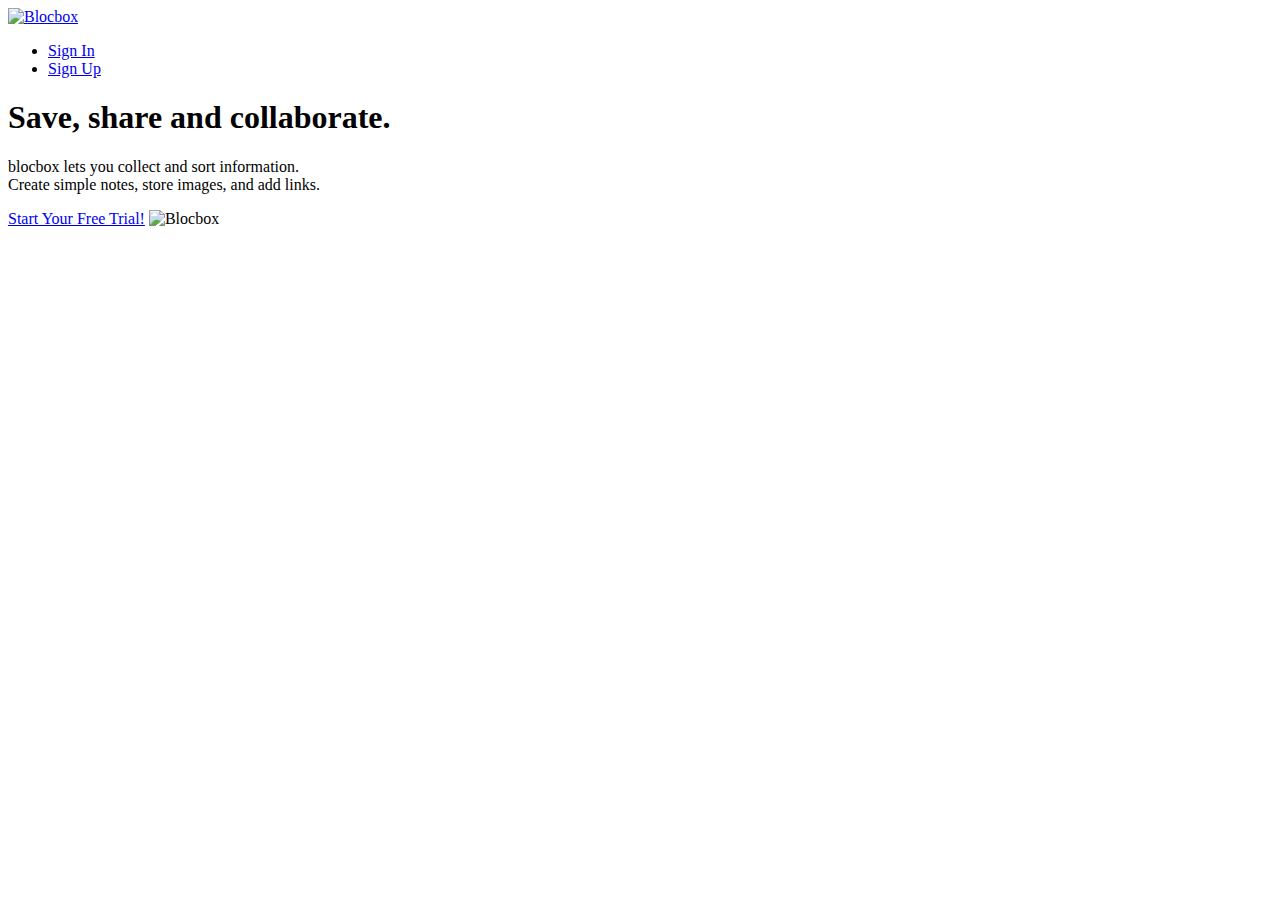
==== index.html @ 822ec4ae "Update index.html" ====
<!DOCTYPE html>
 <html lang="en-us">
 <head>
   <meta http-equiv="X-UA-Compatible" content="IE=Edge">
   <meta name="viewport" content="width=device-width, initial-scale=1">
   <meta charset="UTF-8">
   <title>Save, share and collaborate | Blocbox</title>
    
  <!-- Google Fonts -->
  <link href='http://fonts.googleapis.com/css?family=Lato:300,400,700,300italic,400italic,700italic|Varela+Round' rel='stylesheet' type='text/css'>
</head>
<body>
 <!-- Hero -->
 <header>
   <nav class="container">
     <div class="one-half">
       <a href="index.html" class="site-logo"><img src="images/site-logo.png" alt="Blocbox" /></a>
     </div>
     <div class="one-half">
       <ul>
         <li><a href="signin.html">Sign In</a></li>
         <li class="btn-outline"><a href="signup.html">Sign Up</a></li>
       </ul>
     </div>
   </nav>
   <div class="container hero">
     <h1>Save, share and collaborate.</h1>
     <p>blocbox lets you collect and sort information.<br/>Create simple notes, store images, and add links.</p>
     <a href="signup.html" class="btn">Start Your Free Trial!</a>
     <img src="images/dashboard.png" alt="Blocbox" />
   </div>
 </header>
</body>
</html>
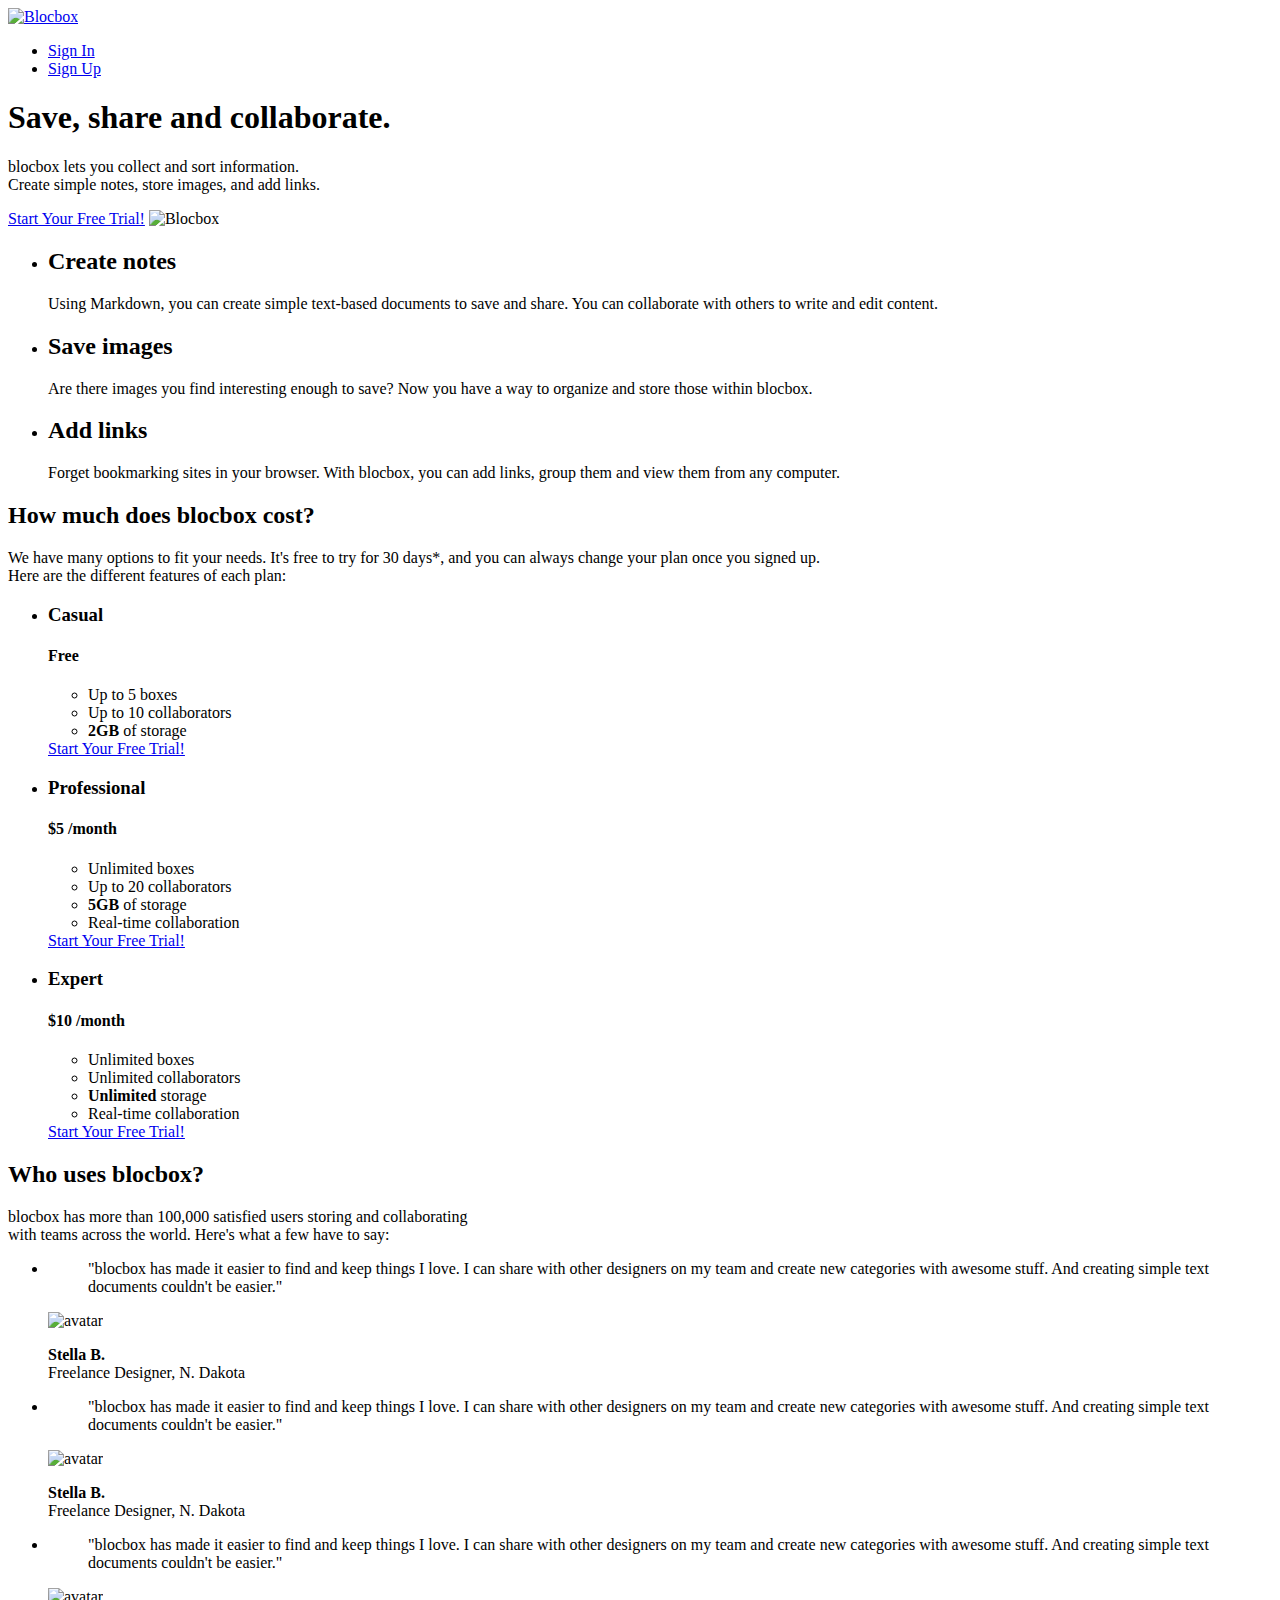
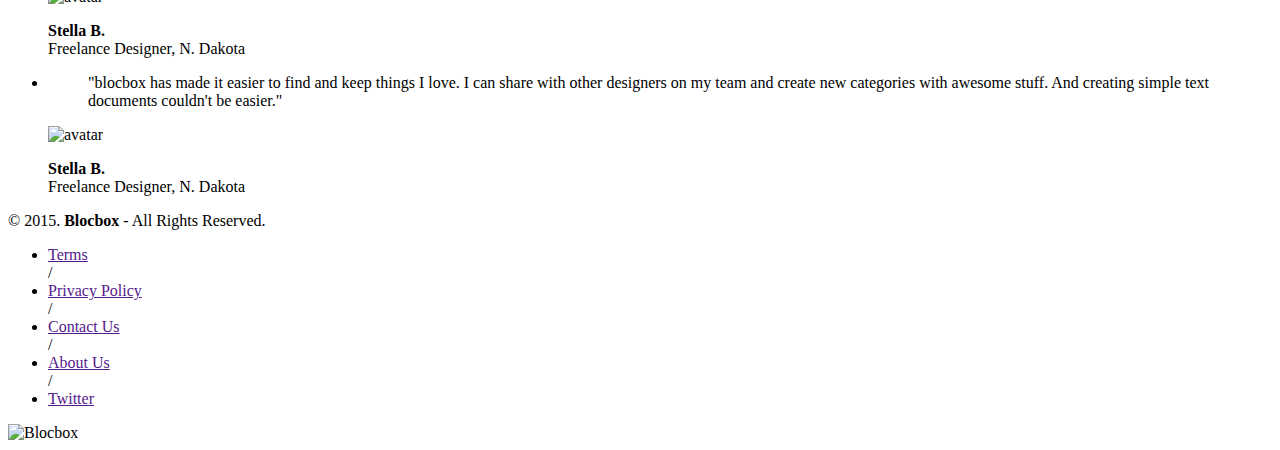
==== commit e8f16e2a: "Assignment-28-completed" ====
--- a/index.html
+++ b/index.html
@@ -1,34 +1,154 @@
- <!DOCTYPE html>
- <html lang="en-us">
- <head>
-   <meta http-equiv="X-UA-Compatible" content="IE=Edge">
-   <meta name="viewport" content="width=device-width, initial-scale=1">
-   <meta charset="UTF-8">
-   <title>Save, share and collaborate | Blocbox</title>
-    
-  <!-- Google Fonts -->
-  <link href='http://fonts.googleapis.com/css?family=Lato:300,400,700,300italic,400italic,700italic|Varela+Round' rel='stylesheet' type='text/css'>
-</head>
-<body>
- <!-- Hero -->
- <header>
-   <nav class="container">
-     <div class="one-half">
-       <a href="index.html" class="site-logo"><img src="images/site-logo.png" alt="Blocbox" /></a>
-     </div>
-     <div class="one-half">
-       <ul>
-         <li><a href="signin.html">Sign In</a></li>
-         <li class="btn-outline"><a href="signup.html">Sign Up</a></li>
-       </ul>
-     </div>
-   </nav>
-   <div class="container hero">
-     <h1>Save, share and collaborate.</h1>
-     <p>blocbox lets you collect and sort information.<br/>Create simple notes, store images, and add links.</p>
-     <a href="signup.html" class="btn">Start Your Free Trial!</a>
-     <img src="images/dashboard.png" alt="Blocbox" />
-   </div>
- </header>
-</body>
-</html>
+<!DOCTYPE html PUBLIC "-//W3C//DTD HTML 4.01//EN" "http://www.w3.org/TR/html4/strict.dtd">
+<html>
+<head>
+  <meta http-equiv="Content-Type" content="text/html; charset=utf-8">
+  <meta http-equiv="Content-Style-Type" content="text/css">
+  <title></title>
+  <meta name="Generator" content="Cocoa HTML Writer">
+  <meta name="CocoaVersion" content="1504.83">
+  <style type="text/css">
+  </style>
+</head>
+<body>
+ <!-- Hero -->
+ <header>
+   <nav class="container">
+     <div class="one-half">
+       <a href="index.html" class="site-logo"><img src="images/site-logo.png" alt="Blocbox" /></a>
+     </div>
+     <div class="one-half">
+       <ul>
+         <li><a href="signin.html">Sign In</a></li>
+         <li class="btn-outline"><a href="signup.html">Sign Up</a></li>
+       </ul>
+     </div>
+   </nav>
+   <div class="container hero">
+     <h1>Save, share and collaborate.</h1>
+     <p>blocbox lets you collect and sort information.<br/>Create simple notes, store images, and add links.</p>
+     <a href="signup.html" class="btn">Start Your Free Trial!</a>
+     <img src="images/dashboard.png" alt="Blocbox" />
+   </div>
+ </header>
+  <main role="main">
+   <!-- Benefits -->
+   <section class="benefits">
+     <ul class="container">
+       <li class="one-third">
+         <h2>Create notes</h2>
+         <p>Using Markdown, you can create simple text-based documents to save and share. You can collaborate with others to write and edit content.</p>
+       </li>
+       <li class="one-third">
+         <h2>Save images</h2>
+         <p>Are there images you find interesting enough to save? Now you have a way to organize and store those within blocbox.</p>
+       </li>
+       <li class="one-third">
+         <h2>Add links</h2>
+         <p>Forget bookmarking sites in your browser. With blocbox, you can add links, group them and view them from any computer.</p>
+       </li>
+     </ul>
+   </section>
+   <!-- Pricing -->
+ <section class="pricing">
+   <div class="container">
+     <h2>How much does blocbox cost?</h2>
+     <p>We have many options to fit your needs. It's free to try for 30 days*, and you can always change your plan once you signed up. <br/>Here are the different features of each plan:</p>
+   </div>
+   <ul class="container">
+     <li class="one-third">
+       <div class="box">
+         <h3>Casual</h3>
+         <h4>Free</h4>
+         <ul>
+           <li>Up to 5 boxes</li>
+           <li>Up to 10 collaborators</li>
+           <li><strong>2GB</strong> of storage</li>
+         </ul>
+         <a href="signup.html" class="btn">Start Your Free Trial!</a>
+       </div>
+     </li>
+         <li class="one-third">
+      <div class="box middle">
+        <h3>Professional</h3>
+        <h4><span>$</span>5 <span class="month">/month</span></h4>
+        <ul>
+          <li>Unlimited boxes</li>
+          <li>Up to 20 collaborators</li>
+          <li><strong>5GB</strong> of storage</li>
+          <li>Real-time collaboration</li>
+        </ul>
+        <a href="signup.html" class="btn">Start Your Free Trial!</a>
+      </div>
+    </li>
+    <li class="one-third">
+      <div class="box">
+        <h3>Expert</h3>
+        <h4><span>$</span>10 <span class="month">/month</span></h4>
+        <ul>
+          <li>Unlimited boxes</li>
+          <li>Unlimited collaborators</li>
+          <li><strong>Unlimited</strong> storage</li>
+          <li>Real-time collaboration</li>
+        </ul>
+        <a href="signup.html" class="btn">Start Your Free Trial!</a>
+      </div>
+    </li>
+   </ul>
+ </section>
+ <!-- Testimonials -->
+ <section class="testimonials">
+   <div class="container">
+     <h2>Who uses blocbox?</h2>
+     <p>blocbox has more than 100,000 satisfied users storing and collaborating<br/> with teams across the world. Here's what a few have to say:</p>
+   </div>
+   <ul class="container">
+     <li class="one-fourth">
+       <blockquote>"blocbox has made it easier to find and keep things I love. I can share with other designers on my team and create new categories with awesome stuff. And creating simple text documents couldn't be easier."
+       </blockquote>
+       <img src="https://s3.amazonaws.com/uifaces/faces/twitter/jsa/128.jpg" alt="avatar">
+       <p class="name"><strong>Stella B.</strong><br/>Freelance Designer, N. Dakota</p>
+     </li>
+     <li class="one-fourth">
+    <blockquote>"blocbox has made it easier to find and keep things I love. I can share with other designers on my team and create new categories with awesome stuff. And creating simple text documents couldn't be easier."
+    </blockquote>
+    <img src="https://s3.amazonaws.com/uifaces/faces/twitter/jsa/128.jpg" alt="avatar">
+    <p class="name"><strong>Stella B.</strong><br/>Freelance Designer, N. Dakota</p>
+  </li>
+  <li class="one-fourth">
+    <blockquote>"blocbox has made it easier to find and keep things I love. I can share with other designers on my team and create new categories with awesome stuff. And creating simple text documents couldn't be easier."
+    </blockquote>
+    <img src="https://s3.amazonaws.com/uifaces/faces/twitter/jsa/128.jpg" alt="avatar">
+    <p class="name"><strong>Stella B.</strong><br/>Freelance Designer, N. Dakota</p>
+  </li>
+  <li class="one-fourth">
+    <blockquote>"blocbox has made it easier to find and keep things I love. I can share with other designers on my team and create new categories with awesome stuff. And creating simple text documents couldn't be easier."
+    </blockquote>
+    <img src="https://s3.amazonaws.com/uifaces/faces/twitter/jsa/128.jpg" alt="avatar">
+    <p class="name"><strong>Stella B.</strong><br/>Freelance Designer, N. Dakota</p>
+  </li>     
+  </ul>
+ </section>
+ </main>
+ <!-- Footer -->
+ <footer>
+   <div class="container footer-nav-block">
+       <div class="left-footer-block one-third">
+         <p class="copyright-block">&copy; 2015. <strong>Blocbox</strong> - All Rights Reserved.</p>
+       </div>
+       <nav class="link-block middle-footer-block one-third">
+         <ul>
+           <li><a href="">Terms</a></li> /
+           <li><a href="">Privacy Policy</a></li> /
+           <li><a href="">Contact Us</a></li> /
+           <li><a href="">About Us</a></li> /
+           <li><a href="">Twitter</a></li>
+         </ul>
+       </nav>
+       <div class="right-footer-block one-third">
+         <img class="logo" src="images/site-logo.png" alt="Blocbox" />
+       </div>
+   </div>
+ </footer>
+ 
+</body>
+</html>
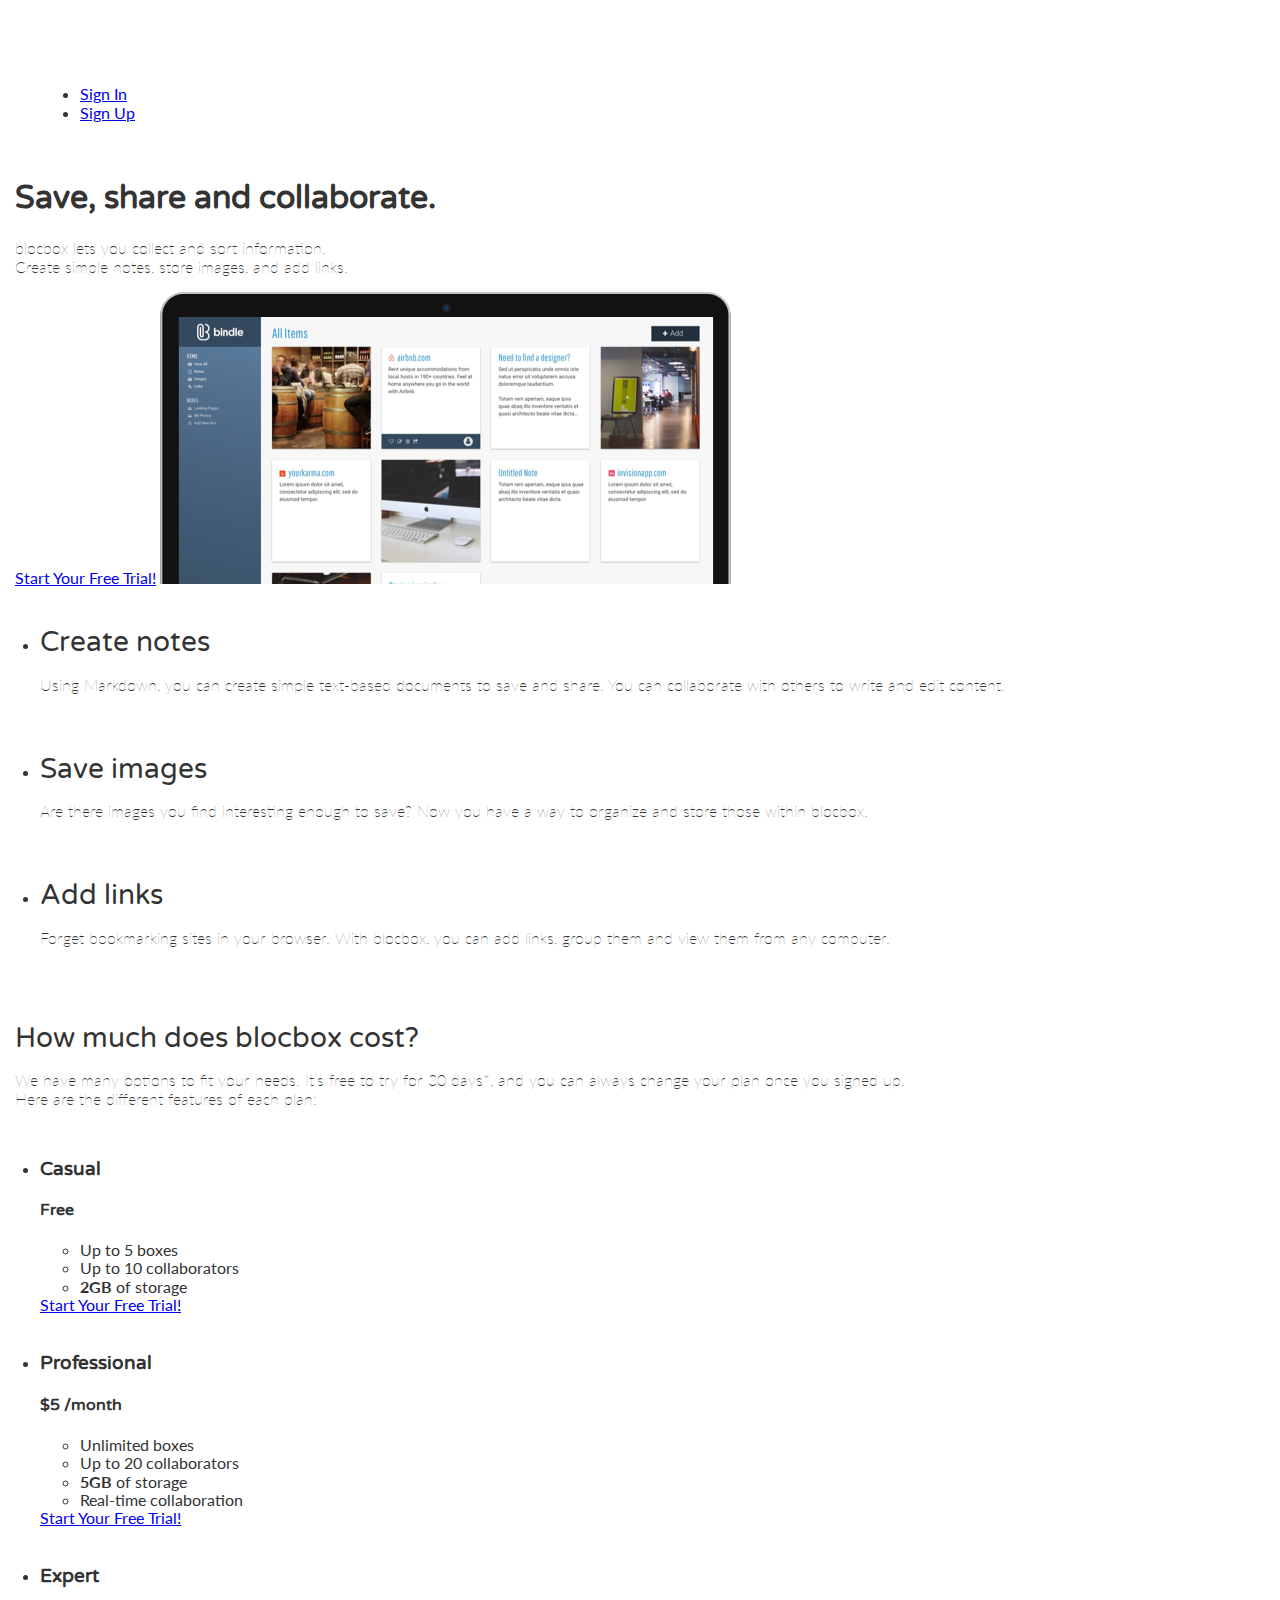
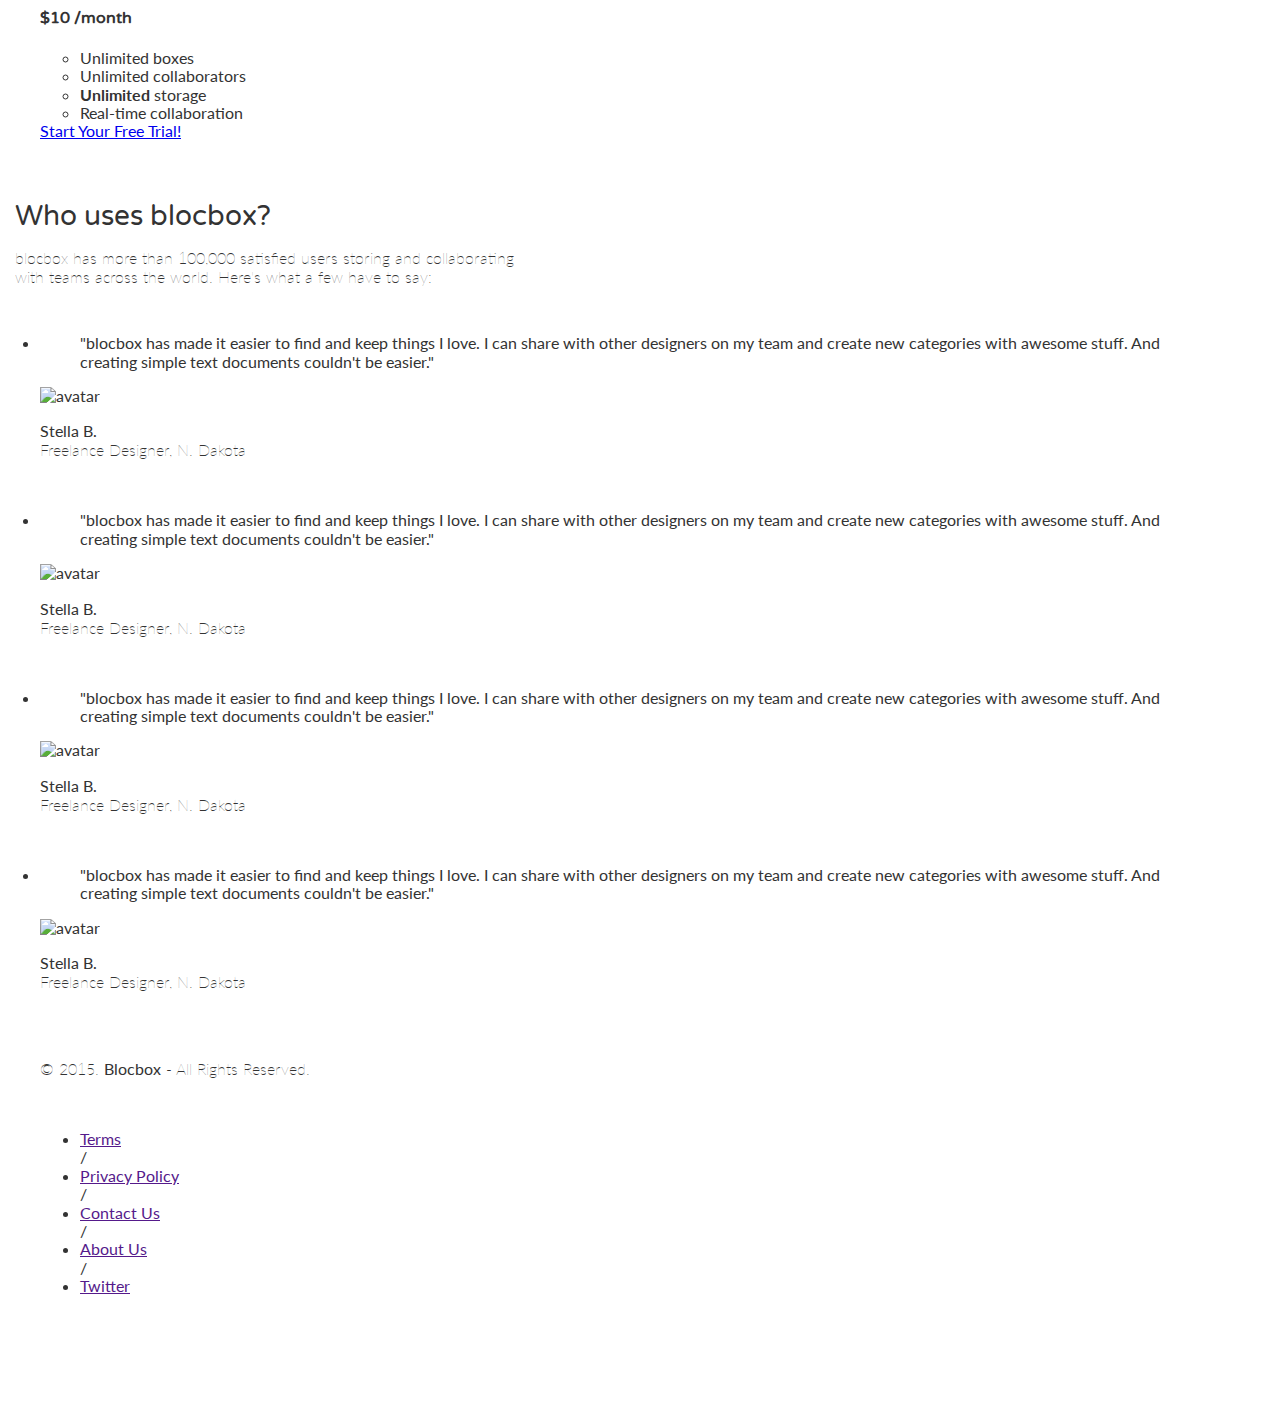
==== commit 37965b8c: "Checkpoint-29-completed" ====
--- a/index.html
+++ b/index.html
@@ -1,13 +1,17 @@
 <!DOCTYPE html PUBLIC "-//W3C//DTD HTML 4.01//EN" "http://www.w3.org/TR/html4/strict.dtd">
 <html>
-<head>
-  <meta http-equiv="Content-Type" content="text/html; charset=utf-8">
-  <meta http-equiv="Content-Style-Type" content="text/css">
-  <title></title>
-  <meta name="Generator" content="Cocoa HTML Writer">
-  <meta name="CocoaVersion" content="1504.83">
-  <style type="text/css">
-  </style>
+ <html lang="en-us">
+ <head>
+   <meta http-equiv="X-UA-Compatible" content="IE=Edge">
+   <meta name="viewport" content="width=device-width, initial-scale=1">
+   <meta charset="UTF-8">
+   <title>Save, share and collaborate | Blocbox</title>
+ <!-- Google Fonts -->
+  <link href='http://fonts.googleapis.com/css?family=Lato:300,400,700,300italic,400italic,700italic|Varela+Round' rel='stylesheet' type='text/css'>
+   <!-- CSS -->
+ <link rel="stylesheet" href="css/normalize.css">
+ <link rel="stylesheet" href="css/style.css">
+ <link rel="stylesheet" href="css/font-awesome.css">
 </head>
 <body>
  <!-- Hero -->
--- a/css/style.css
+++ b/css/style.css
@@ -0,0 +1,43 @@
+html, body{
+   overflow-x: hidden;
+ }
+ body {
+   font-family: "Lato", Helvetica, Arial, sans-serif;
+   color:#333333;
+ }
+ h1, h2, h3, h4, h5, h6 {
+   font-family: "Varela Round", Helvetica, Arial, sans-serif;
+ }
+ h2 {
+   font-size:28px;
+   font-weight: normal;
+   margin-bottom: 5px;
+ }
+ p {
+   font-size:16px;
+   line-height: 19px;
+   font-weight: 100;
+ }
+ /* GRID */
+ .container {
+   margin-right: auto;
+   margin-left: auto;
+   padding-left: 15px;
+   padding-right: 15px;
+   position: relative;
+ }
+ .container:before,
+ .container:after {
+   content: " ";
+   display: table;
+ }
+ .container:after {
+   clear: both;
+ }
+ .one-half, .one-third, .one-fourth {
+   width:96%;
+   float:left;
+   position:relative;
+   min-height: 1px;
+   margin:0 2% 20px;
+ }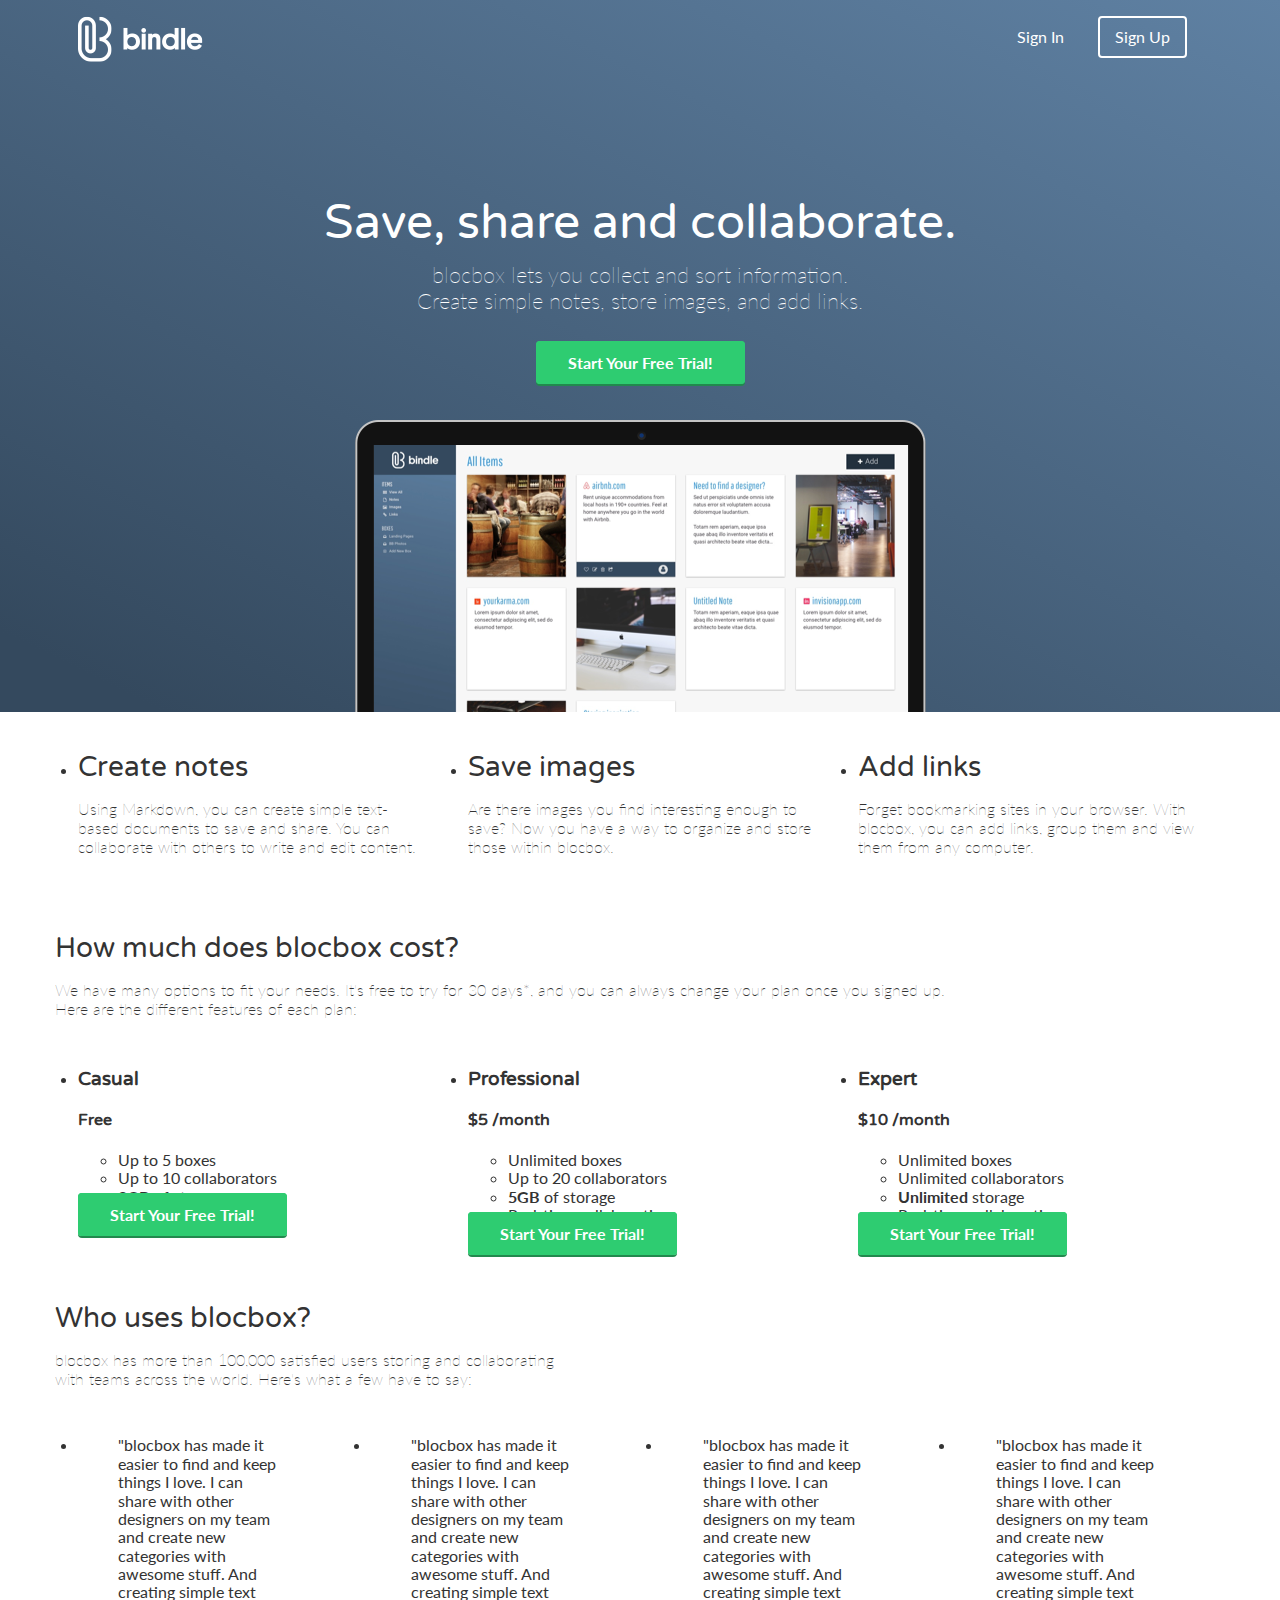
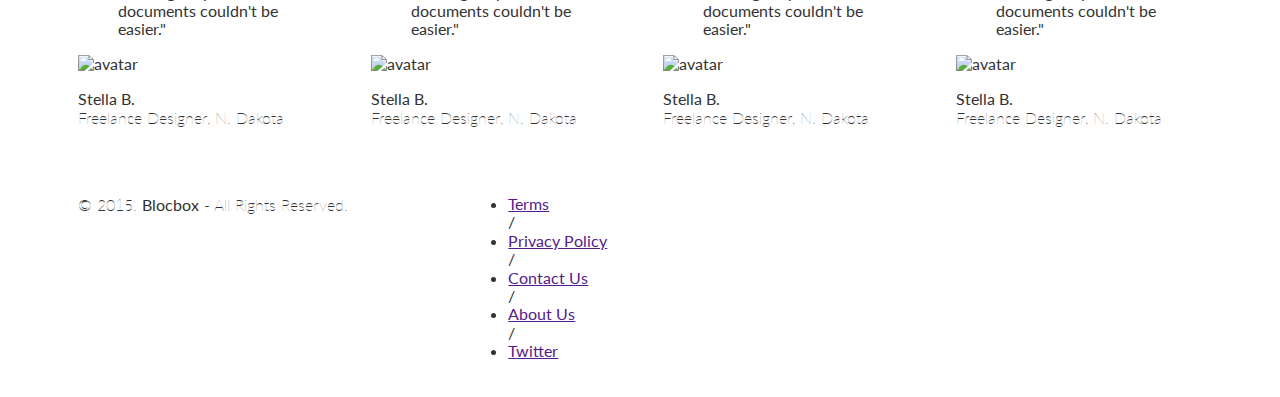
==== commit 3e3d31c3: "Checkpoint-30-completed" ====
--- a/index.html
+++ b/index.html
@@ -12,6 +12,8 @@
  <link rel="stylesheet" href="css/normalize.css">
  <link rel="stylesheet" href="css/style.css">
  <link rel="stylesheet" href="css/font-awesome.css">
+ <link rel="stylesheet" href="css/font-awesome.min.css">
+ <link rel="stylesheet" href="https://cdnjs.cloudflare.com/ajax/libs/animate.css/3.5.2/animate.min.css">
 </head>
 <body>
  <!-- Hero -->
@@ -28,7 +30,7 @@
      </div>
    </nav>
    <div class="container hero">
-     <h1>Save, share and collaborate.</h1>
+     <h1 class="animated infinite bounce">Save, share and collaborate.</h1>
      <p>blocbox lets you collect and sort information.<br/>Create simple notes, store images, and add links.</p>
      <a href="signup.html" class="btn">Start Your Free Trial!</a>
      <img src="images/dashboard.png" alt="Blocbox" />
--- a/css/style.css
+++ b/css/style.css
@@ -2,11 +2,11 @@
    overflow-x: hidden;
  }
  body {
-   font-family: "Lato", Helvetica, Arial, sans-serif;
+   font-family: "Lato", Helvetica, Arial, sans-serif !important;
    color:#333333;
  }
  h1, h2, h3, h4, h5, h6 {
-   font-family: "Varela Round", Helvetica, Arial, sans-serif;
+   font-family: "Varela Round", Helvetica, Arial, sans-serif !important;
  }
  h2 {
    font-size:28px;
@@ -40,4 +40,97 @@
    position:relative;
    min-height: 1px;
    margin:0 2% 20px;
+ }
+
+ @media (min-width: 768px) {
+   .container {
+     width: 750px;
+   }
+ }
+ @media (min-width: 992px) {
+   .container {
+     width: 970px;
+   }
+   .one-half {
+     width:46%;
+   }
+   .one-third {
+     width:29.33333%;
+   }
+   .one-fourth {
+     width:21%;
+   }
+ }
+ @media (min-width: 1200px) {
+   .container {
+     width: 1170px;
+   }
+ }
+
+  /* HEADER */
+ header {
+   color:#FFFFFF;
+   background: #34495E;
+   background-image: linear-gradient(206deg, #5F81A3 0%, #34495E 94%);
+ }
+ header nav {
+   padding:1em 0;
+ }
+ header nav ul {
+   display:inline;
+   text-align: right;
+   float:right;
+   margin:0;
+ }
+ header nav ul > li {
+   list-style-type: none;
+   display: inline-block;
+   margin:0 15px;
+ }
+ header nav ul > li.btn-outline {
+   padding:10px 15px;
+   border:2px solid #FFFFFF;
+   border-radius: 4px;
+ }
+ header nav ul > li.btn-outline:hover {
+   background:#FFFFFF;
+ }
+ header nav ul > li > a {
+   color:#FFFFFF;
+   text-decoration: none;
+ }
+ header nav ul > li.btn-outline:hover > a {
+   color:#34495E;
+ }
+
+  header .hero {
+   text-align: center;
+   display:block;
+   position: relative;
+ }
+ header .hero h1 {
+   font-size:48px;
+   font-weight: normal;
+   margin:95px 0 0;
+ }
+ header .hero p {
+   font-size: 22px;
+   line-height: 26px;
+   font-weight: 100;
+   margin:10px 0 40px;
+ }
+ header .hero img {
+   display: block;
+   margin:3em auto 0;
+ }
+ /* BUTTONS */
+ .btn {
+   border-radius: 4px;
+   color:#FFFFFF;
+   font-weight: 700;
+   text-decoration: none;
+   padding:10px 30px;
+   background: #2ECC71;
+   border: 2px solid #2ECC71;
+   box-shadow: 0px 2px 0px 0px #22894E;
  }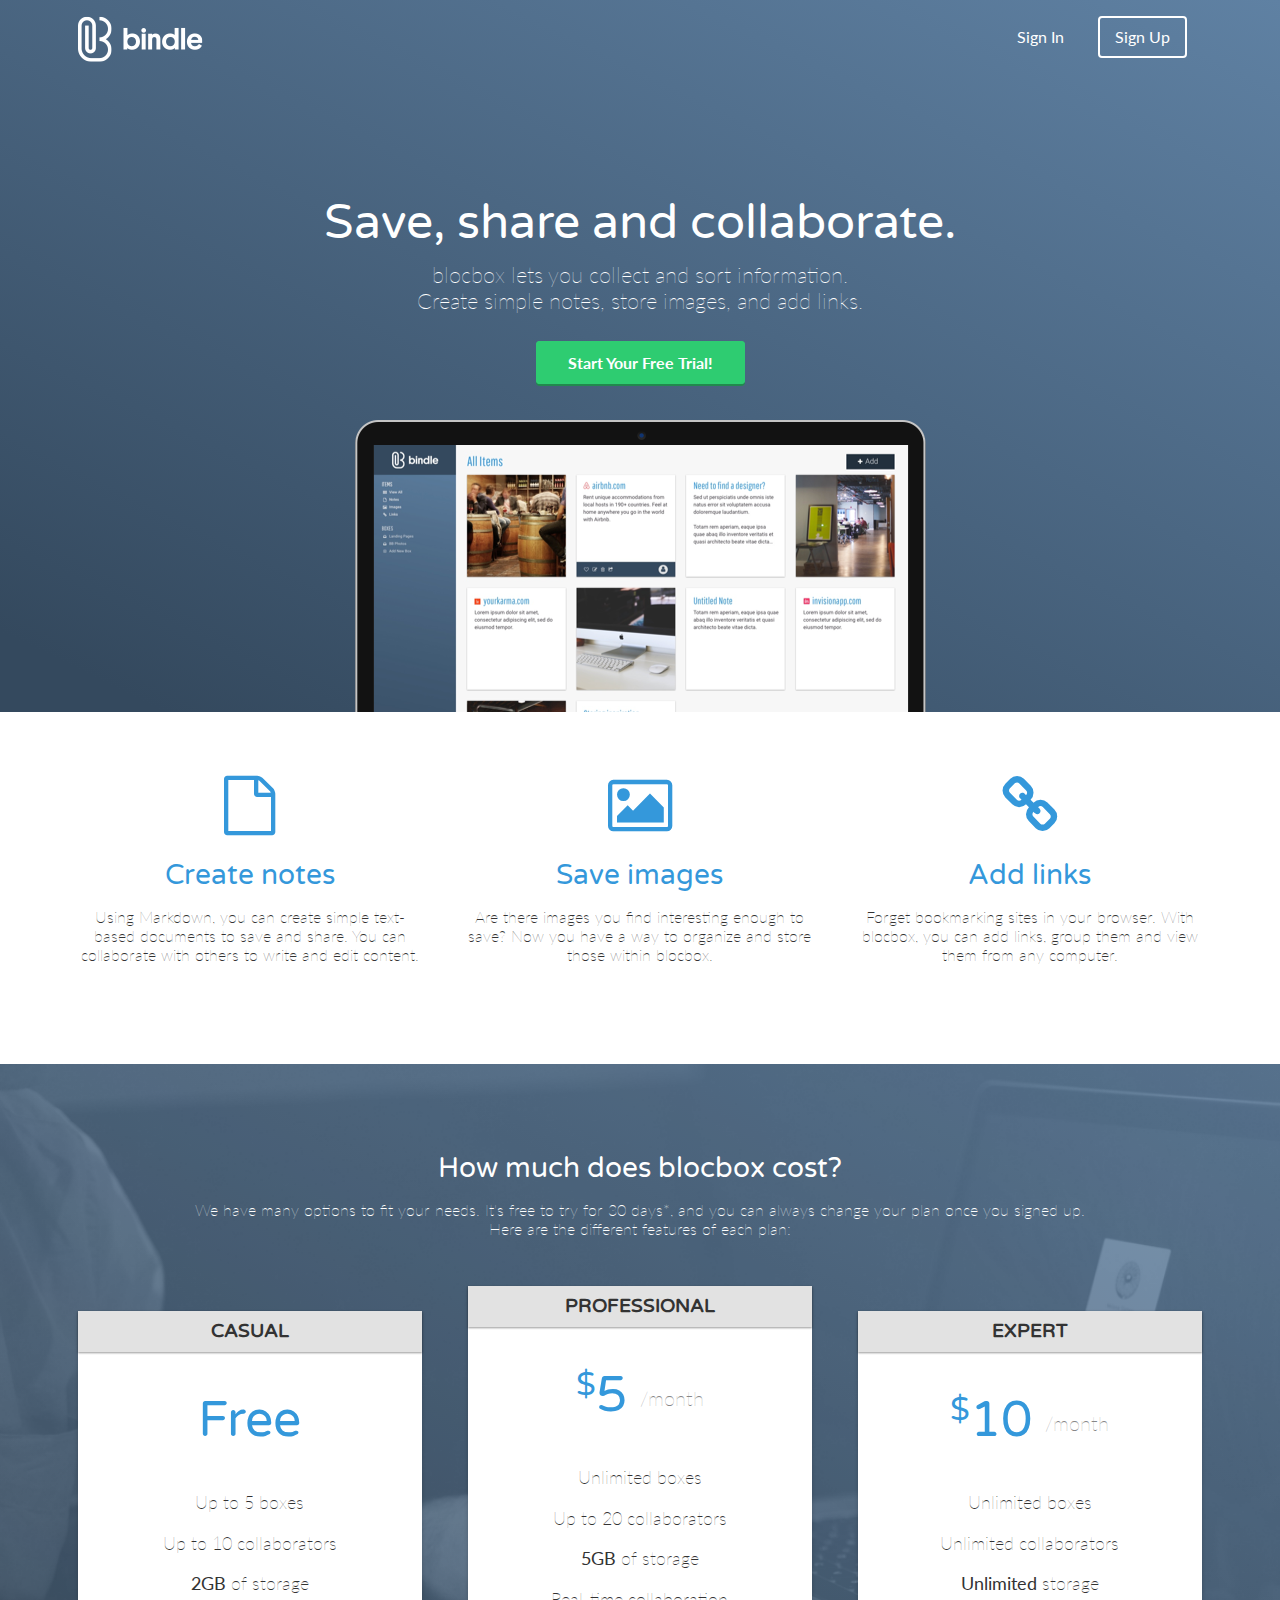
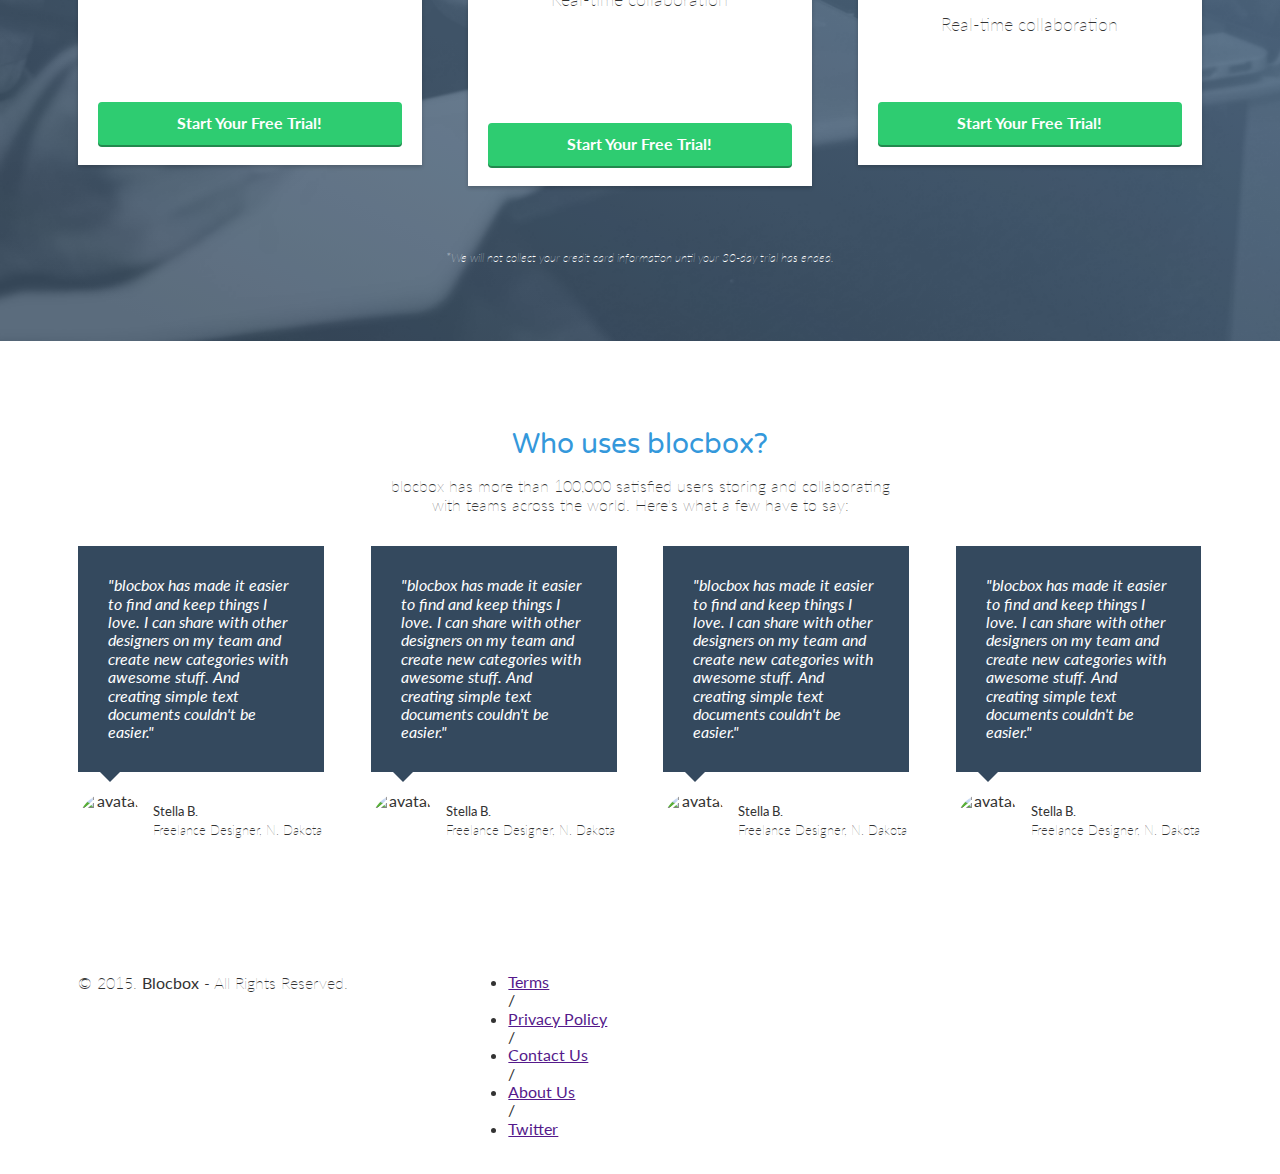
==== commit 3bf2f5fe: "Assignment-31-completed" ====
--- a/index.html
+++ b/index.html
@@ -30,7 +30,7 @@
      </div>
    </nav>
    <div class="container hero">
-     <h1 class="animated infinite bounce">Save, share and collaborate.</h1>
+     <h1 class="animated fadeIn">Save, share and collaborate.</h1>
      <p>blocbox lets you collect and sort information.<br/>Create simple notes, store images, and add links.</p>
      <a href="signup.html" class="btn">Start Your Free Trial!</a>
      <img src="images/dashboard.png" alt="Blocbox" />
@@ -41,15 +41,18 @@
    <section class="benefits">
      <ul class="container">
        <li class="one-third">
-         <h2>Create notes</h2>
+        <i class="fa fa-file-o"></i>
+         <h2 class="animated fadeIn">Create notes</h2>
          <p>Using Markdown, you can create simple text-based documents to save and share. You can collaborate with others to write and edit content.</p>
        </li>
        <li class="one-third">
-         <h2>Save images</h2>
+        <i class="fa fa-picture-o"></i>
+         <h2 class="animated fadeIn">Save images</h2>
          <p>Are there images you find interesting enough to save? Now you have a way to organize and store those within blocbox.</p>
        </li>
        <li class="one-third">
-         <h2>Add links</h2>
+        <i class="fa fa-link"></i>
+         <h2 class="animated fadeIn">Add links</h2>
          <p>Forget bookmarking sites in your browser. With blocbox, you can add links, group them and view them from any computer.</p>
        </li>
      </ul>
@@ -100,6 +103,9 @@
       </div>
     </li>
    </ul>
+    <div class="container">
+   <p class="small">*We will not collect your credit card information until your 30-day trial has ended.</p>
+ </div>
  </section>
  <!-- Testimonials -->
  <section class="testimonials">
--- a/css/style.css
+++ b/css/style.css
@@ -133,4 +133,158 @@
    background: #2ECC71;
    border: 2px solid #2ECC71;
    box-shadow: 0px 2px 0px 0px #22894E;
+ }
+
+ /* BENEFITS */
+ .benefits {
+   text-align: center;
+   display:block;
+   position:relative;
+ }
+ .benefits ul {
+   margin: 0 auto;
+   padding:4em 0;
+ }
+ .benefits ul li {
+   list-style-type: none;
+   display: inline-block;
+ }
+ .benefits i {
+   color:#3498DB;
+   font-size:60px;
+   margin:0;
+   vertical-align: middle;
+ }
+ .benefits h2 {
+   color:#3498DB;
+ }
+
+ /* PRICING */
+ .pricing {
+   background: #34495E url("../images/background.png") top center no-repeat;
+   background: url("../images/background.png") top center no-repeat, linear-gradient(206deg, #5F81A3 0%, #34495E 94%);
+   background-size:cover;
+   text-align: center;
+   padding:4em 0;
+ }
+ .pricing h2, .pricing p {
+   color:#FFFFFF;
+ }
+ .pricing ul {
+   margin:0 auto;
+   padding:2em 0;
+ }
+ .pricing ul li {
+   list-style-type: none;
+ }
+
+ .box {
+   padding:0 15px 15px;
+   background: #FFFFFF;
+   box-shadow: 0px 2px 4px 0px rgba(0,0,0,0.20);
+   min-height: 439px;
+   position: relative;
+   margin-top: 25px;
+ }
+ .box.middle {
+   min-height: 485px;
+   margin-top:0px;
+ }
+ .box h3 {
+   font-family: "Lato", Helvetica, Arial, sans-serif;
+   font-weight: 600;
+   text-transform: uppercase;
+   background: #E2E2E2;
+   box-shadow: 0px 1px 2px 0px rgba(0,0,0,0.40);
+   left:0;
+   right:0;
+   top:0;
+   text-align: center;
+   margin:0 -15px 40px;
+   padding:10px 0;
+ }
+
+  .box h4 {
+   font-size:50px;
+   font-weight: normal;
+   margin:40px 0 10px;
+   color:#3498DB;
+ }
+ .box h4 span {
+   font-size:32px;
+   vertical-align: top;
+ }
+ .box h4 span.month {
+   font-family: "Lato", Helvetica, Arial, sans-serif;
+   font-weight: 100;
+   color:#888888;
+   font-size:20px;
+   vertical-align: middle;
+ }
+ .box ul li {
+   font-size:18px;
+   margin-bottom:20px;
+   font-weight: 100;
+ }
+
+ .box .btn {
+   position:absolute;
+   bottom:20px;
+   left:20px;
+   right:20px;
+ }
+ .small {
+   font-size: 12px;
+   color: #FEFEFE;
+   line-height: 15px;
+   font-style:italic;
+ }
+/* TESTIMONIALS */
+ .testimonials {
+   padding:4em 0;
+   text-align: center;
+ }
+ .testimonials h2 {
+   color:#3498DB;
+ }
+ .testimonials ul li {
+   list-style-type: none;
+ }
+ .testimonials blockquote {
+   color:#FFFFFF;
+   text-align: left;
+   font-style: italic;
+   background:#34495E;
+   position: relative;
+   padding:30px;
+   width:auto;
+   margin:0;
+ }
+ .testimonials blockquote:after {
+   top: 100%;
+   left: 13%;
+   border: solid transparent;
+   content: " ";
+   height: 0;
+   width: 0;
+   position: absolute;
+   pointer-events: none;
+   border-top-color: #34495E;
+   border-width: 10px;
+   margin-left: -10px;
+ }
+ .testimonials img {
+   height: 65px;
+   width: 65px;
+   border-radius:50%;
+   float: left;
+   display: inline-block;
+   margin:20px 10px 0 0;
+ }
+ .testimonials p.name {
+   float: left;
+   display: inline-block;
+   text-align: left;
+   font-size:13px;
+   margin-top: 30px;
  }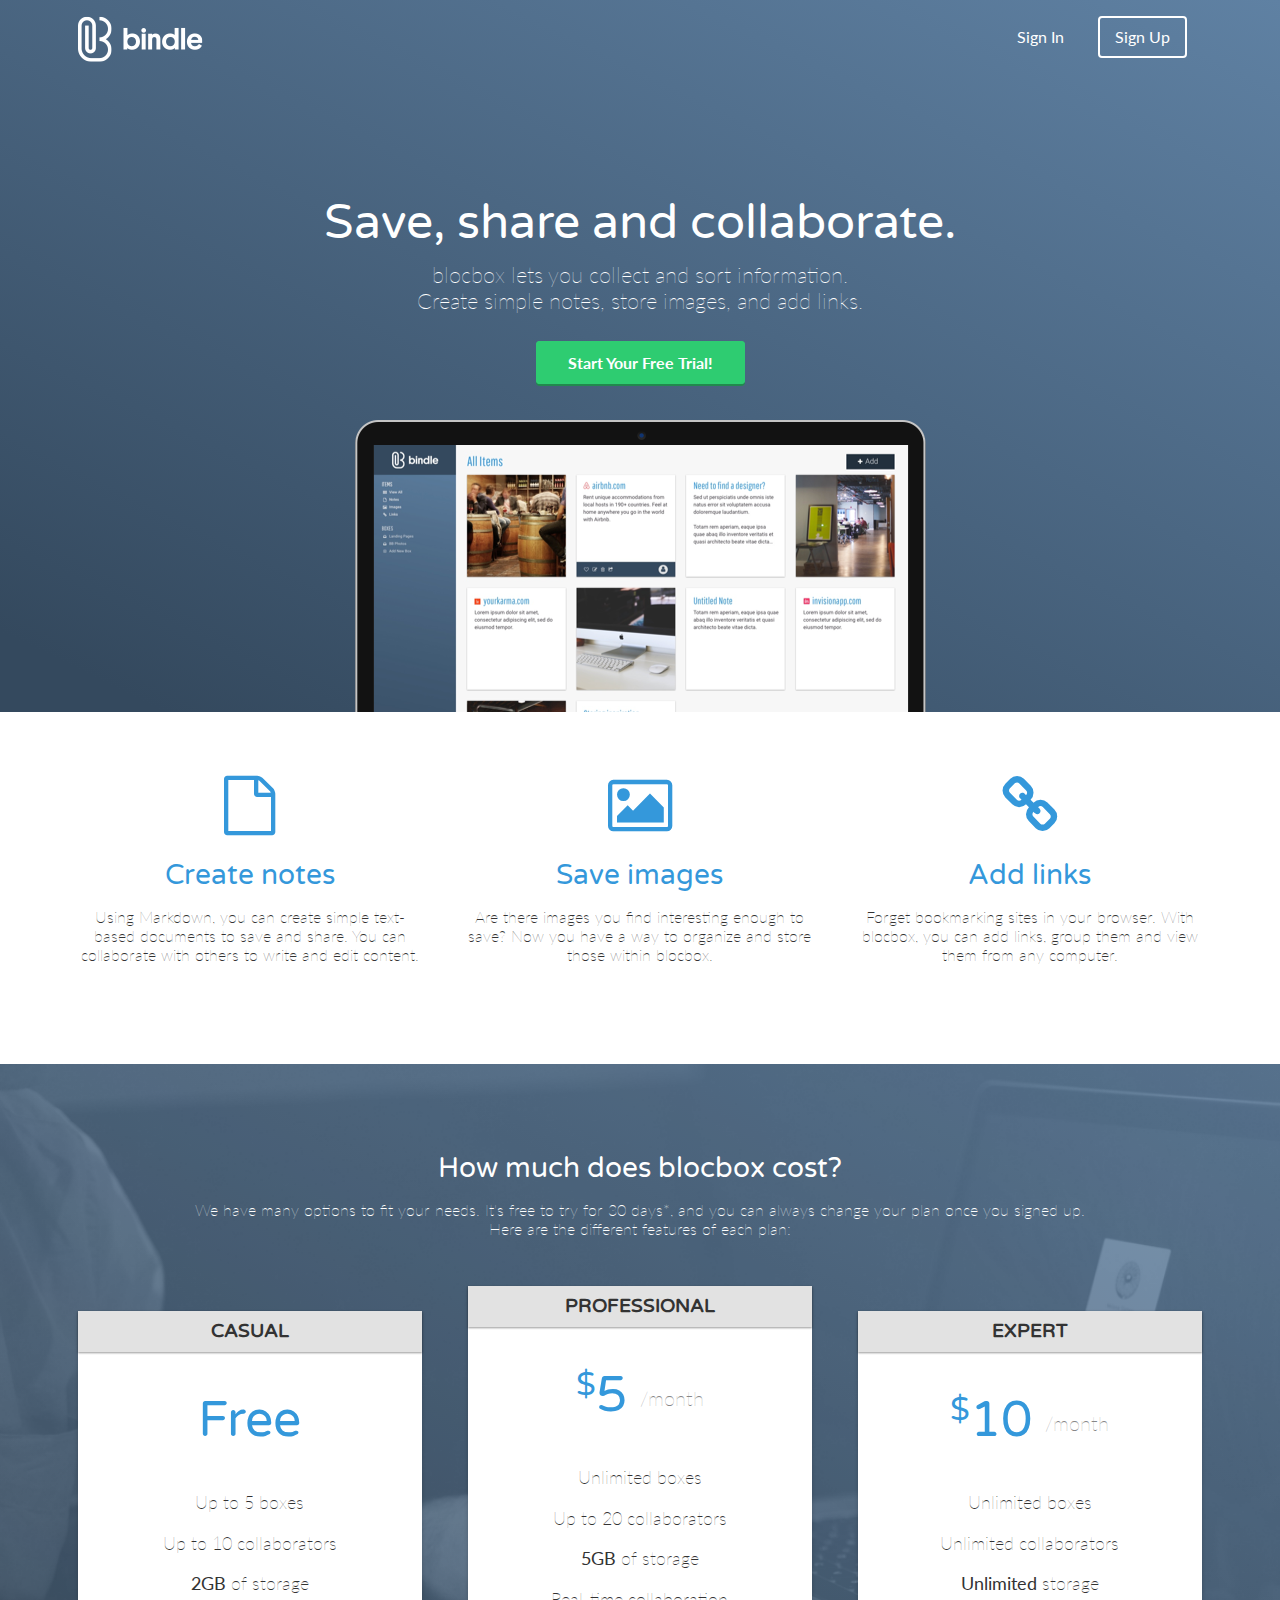
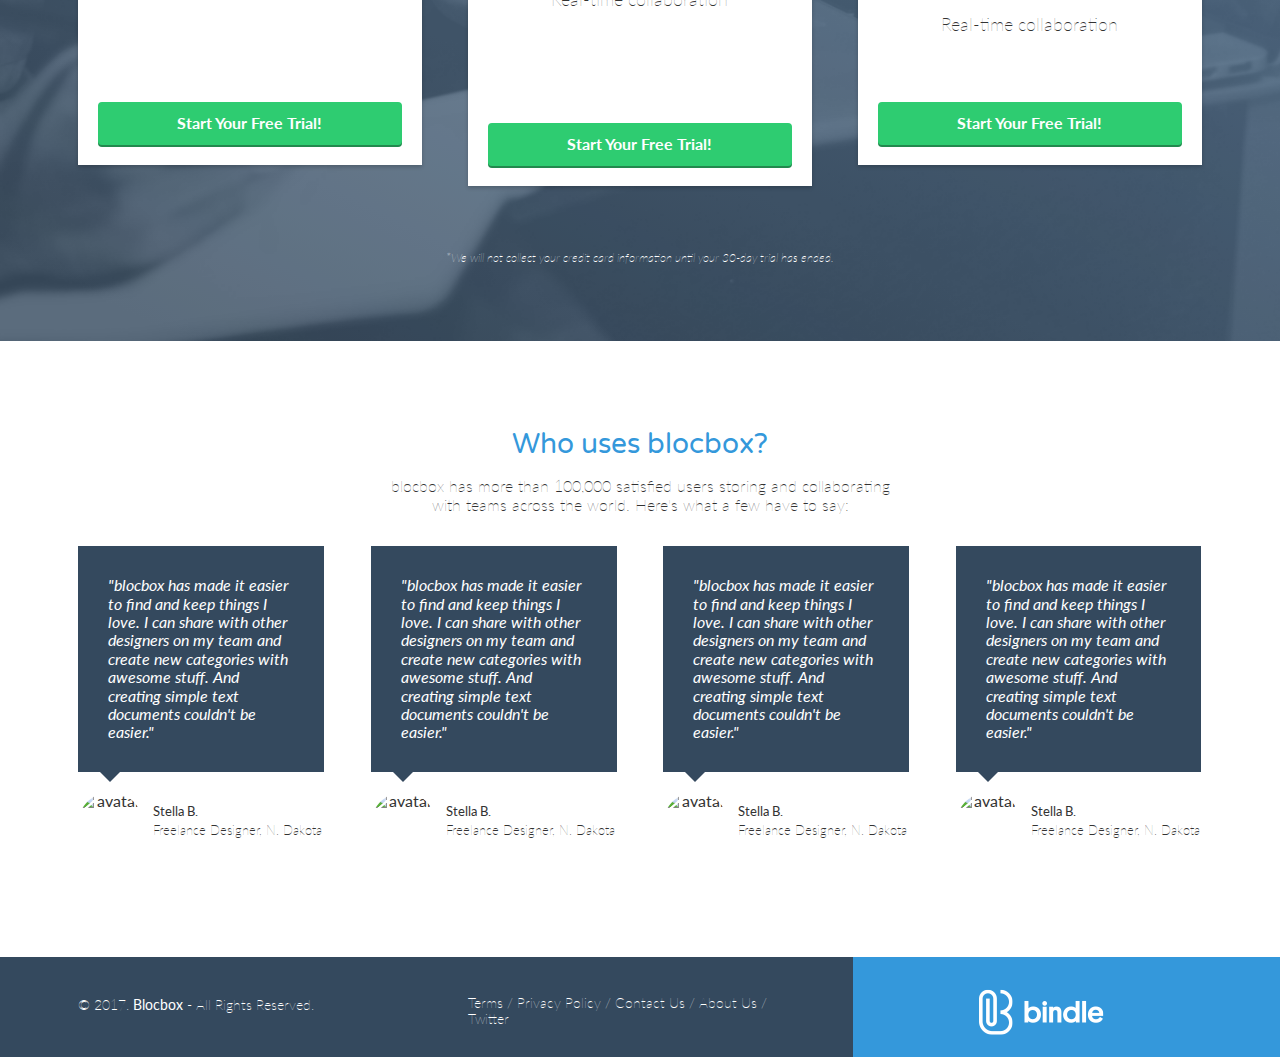
==== commit 96b19c2d: "Assignment-32-completed" ====
--- a/index.html
+++ b/index.html
@@ -145,7 +145,7 @@
  <footer>
    <div class="container footer-nav-block">
        <div class="left-footer-block one-third">
-         <p class="copyright-block">&copy; 2015. <strong>Blocbox</strong> - All Rights Reserved.</p>
+         <p class="copyright-block">&copy; 2017. <strong>Blocbox</strong> - All Rights Reserved.</p>
        </div>
        <nav class="link-block middle-footer-block one-third">
          <ul>
--- a/css/style.css
+++ b/css/style.css
@@ -287,4 +287,57 @@
    text-align: left;
    font-size:13px;
    margin-top: 30px;
+ }
+
+ /* FOOTER */
+ footer {
+   background-color: #34495E;
+   background-image: linear-gradient(to top,
+      #3498DB 0%, #3498DB 50%, #34495E 50%, #34495E 100%);
+   color: #FFFFFF;
+   height: 150px;
+   position: relative;
+   overflow: hidden;
+   z-index: 0;
+ }
+ footer p, footer nav ul {
+   font-size:14px;
+   font-weight:100;
+   text-align: center;
+   margin: 10px auto 0;
+ }
+ footer nav ul li {
+   list-style-type: none;
+   display: inline;
+ }
+ footer nav ul li a {
+   color:#FFFFFF;
+   text-decoration: none;
+ }
+ footer .right-footer-block {
+   background-color: transparent;
+ }
+ footer .logo{
+   padding: 2.35em 0;
+   margin: 0 auto;
+   display: block;
+ }
+
+  @media (min-width: 992px){
+   footer{
+     background-color: #3498DB;
+     background-image: linear-gradient(to left,
+        #3498DB 0%, #3498DB 33.33337%, #34495E 33.33337%, #34495E 100%);
+     height: 100px;
+   }
+   footer p, footer nav ul{
+     padding: 2em 0;
+     text-align: left;
+   }
+   footer .right-footer-block {
+     background-color: #3498DB;
+   }
+   footer .logo{
+     padding: 2em 0 2em 1.5em;
+   }
  }